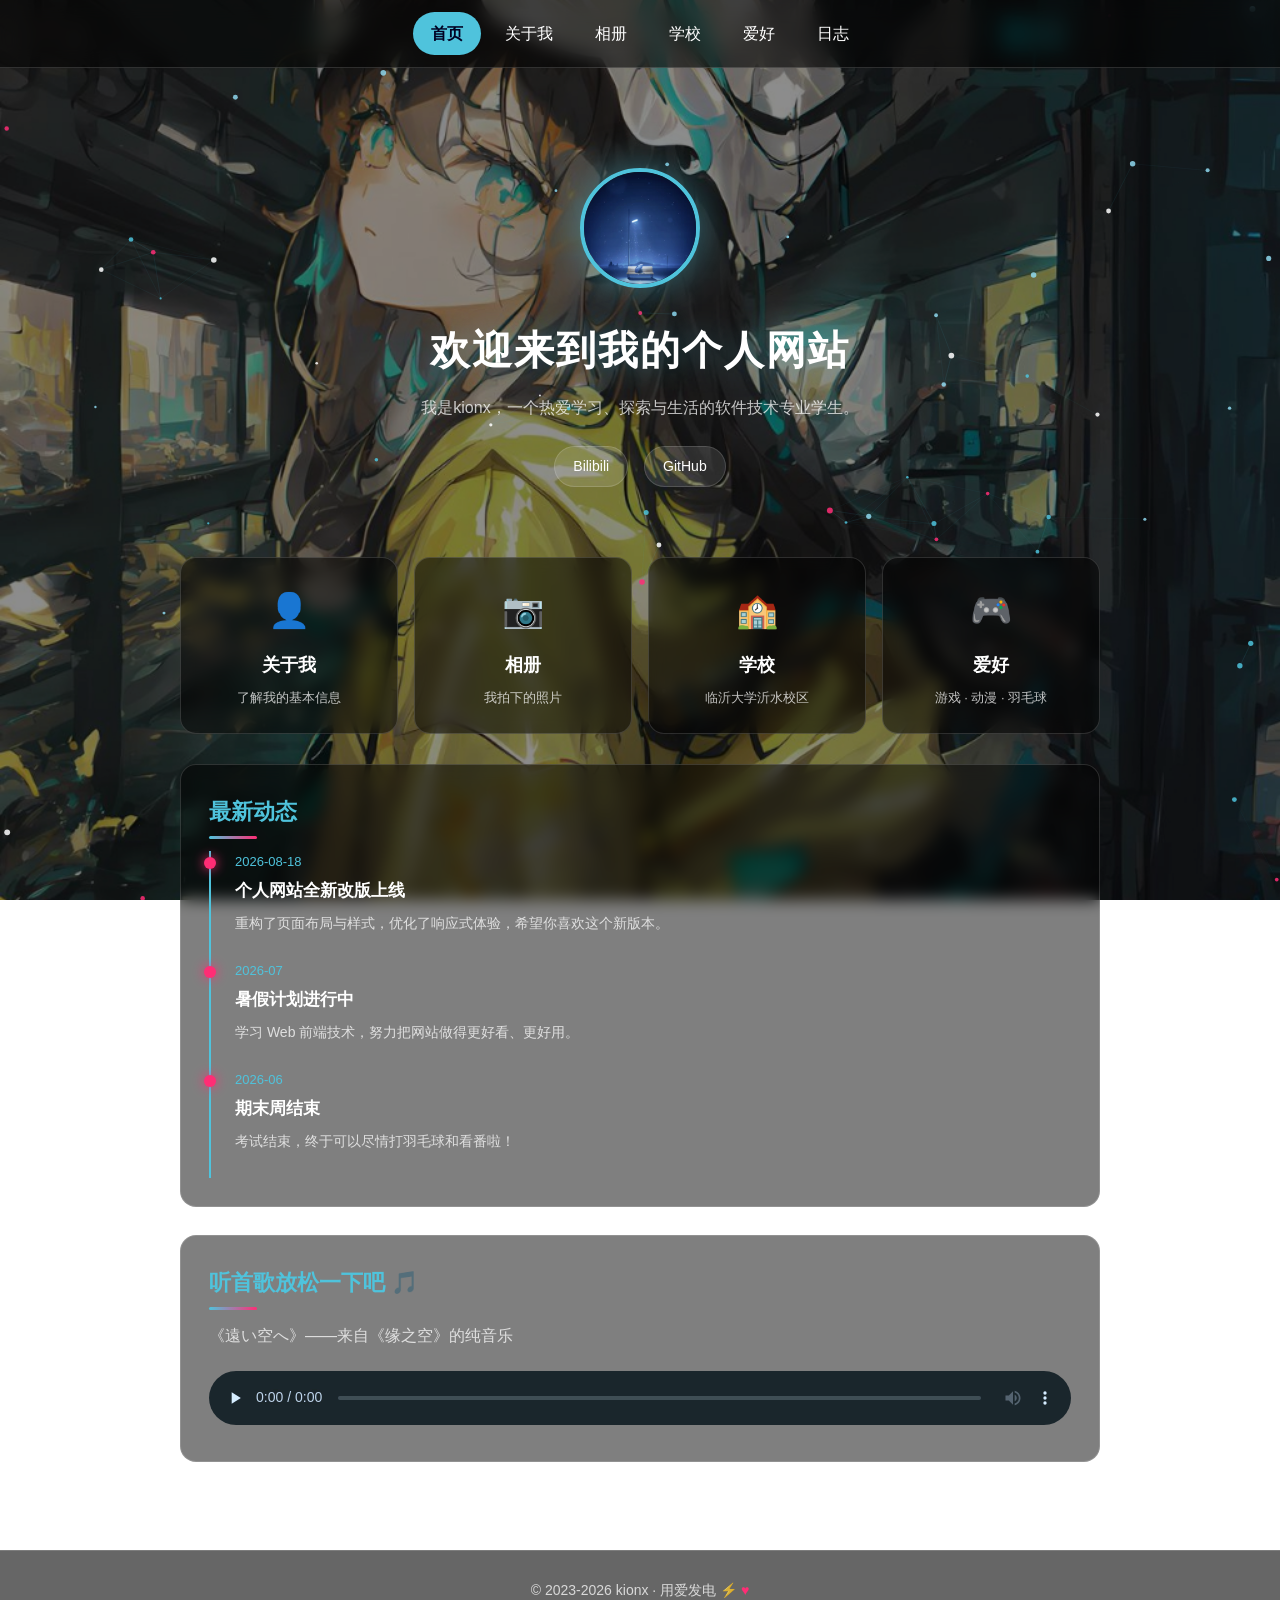
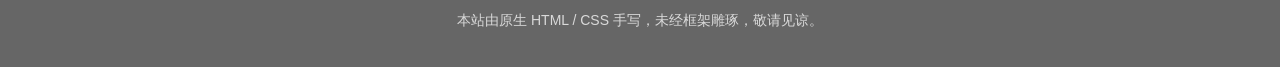
==== index.html @ b1119bf7 "Add files via upload" ====
<!DOCTYPE html>
<html lang="zh-CN">
<head>
    <meta charset="UTF-8">
    <meta name="viewport" content="width=device-width, initial-scale=1.0">
    <title>kionx的个人网站</title>
    <link href="1.css" rel="stylesheet" type="text/css">
</head>
<body>
    <div class="bg"></div>

    <canvas id="particles"></canvas>

    <header>
        <nav>
            <ul>
                <li><a href="./index.html" class="active">首页</a></li>
                <li><a href="./about.html">关于我</a></li>
                <li><a href="./myAlbum.html">相册</a></li>
                <li><a href="./myIdol.html">学校</a></li>
                <li><a href="./myMusic.html">爱好</a></li>
                <li><a href="./myLog.html">日志</a></li>
            </ul>
        </nav>
    </header>

    <main>
        <section class="hero">
            <img class="avatar" src="images/gerenjiashao1.avif" alt="我的头像">
            <h1>欢迎来到我的个人网站</h1>
            <p class="subtitle">我是kionx，一个热爱学习、探索与生活的软件技术专业学生。</p>
            <div class="social-links">
                <a href="#" title="Bilibili">Bilibili</a>
                <a href="#" title="GitHub">GitHub</a>
            </div>
        </section>

        <section class="quick-grid">
            <a class="quick-card" href="./about.html">
                <div class="icon">👤</div>
                <div class="name">关于我</div>
                <div class="desc">了解我的基本信息</div>
            </a>
            <a class="quick-card" href="./myAlbum.html">
                <div class="icon">📷</div>
                <div class="name">相册</div>
                <div class="desc">我拍下的照片</div>
            </a>
            <a class="quick-card" href="./myIdol.html">
                <div class="icon">🏫</div>
                <div class="name">学校</div>
                <div class="desc">临沂大学沂水校区</div>
            </a>
            <a class="quick-card" href="./myMusic.html">
                <div class="icon">🎮</div>
                <div class="name">爱好</div>
                <div class="desc">游戏 · 动漫 · 羽毛球</div>
            </a>
        </section>

        <section class="card">
            <h2>最新动态</h2>
            <ul class="timeline">
                <li>
                    <div class="date">2026-08-18</div>
                    <div class="title">个人网站全新改版上线</div>
                    <div class="content">重构了页面布局与样式，优化了响应式体验，希望你喜欢这个新版本。</div>
                </li>
                <li>
                    <div class="date">2026-07</div>
                    <div class="title">暑假计划进行中</div>
                    <div class="content">学习 Web 前端技术，努力把网站做得更好看、更好用。</div>
                </li>
                <li>
                    <div class="date">2026-06</div>
                    <div class="title">期末周结束</div>
                    <div class="content">考试结束，终于可以尽情打羽毛球和看番啦！</div>
                </li>
            </ul>
        </section>

        <section class="card music-card">
            <h2>听首歌放松一下吧 🎵</h2>
            <p>《遠い空へ》——来自《缘之空》的纯音乐</p>
            <audio controls preload="none">
                <source src="音频/【缘の空】遠い空へ-纯音乐 - 1.「ヨスガノソラ」 - 遠い空へ(Av540169084,P1).mp3" type="audio/mpeg">
                你的浏览器不支持播放音频！
            </audio>
        </section>
    </main>

    <footer>
        <p>© 2023-2026 kionx · 用爱发电 ⚡ <span class="heart">♥</span></p>
        <p>本站由原生 HTML / CSS 手写，未经框架雕琢，敬请见谅。</p>
    </footer>

    <button id="backTop" title="回到顶部">↑</button>

    <script src="particles.js"></script>
    <script>
        var btn = document.getElementById("backTop");
        window.addEventListener("scroll", function () {
            if (window.scrollY > 400) {
                btn.classList.add("show");
            } else {
                btn.classList.remove("show");
            }
        });
        btn.addEventListener("click", function () {
            window.scrollTo({ top: 0, behavior: "smooth" });
        });
    </script>
</body>
</html>
---- 1.css ----
:root {
  --primary: #4fc3dc;
  --accent: #ff2d75;
  --text: #fff;
  --text-dim: rgba(255, 255, 255, 0.75);
  --glass: rgba(0, 0, 0, 0.5);
  --glass-strong: rgba(0, 0, 0, 0.65);
  --border: rgba(255, 255, 255, 0.15);
  --radius: 16px;
}

* {
  margin: 0;
  padding: 0;
  box-sizing: border-box;
  cursor: url("images/cursor.png"), auto;
}

html {
  scroll-behavior: smooth;
}

body {
  min-height: 100vh;
  font-family: "Microsoft YaHei", "PingFang SC", "Hiragino Sans GB", "Segoe UI", Arial, sans-serif;
  color: var(--text);
  line-height: 1.7;
  animation: fadeIn ease 0.8s;
}

@keyframes fadeIn {
  from { opacity: 0; }
  to   { opacity: 1; }
}

/* ---------- 背景 & 粒子网络 ---------- */
.bg {
  position: fixed;
  inset: 0;
  z-index: -2;
  background-image: url("images/2.jpg");
  background-repeat: no-repeat;
  background-size: cover;
  background-position: center;
  background-attachment: fixed;
}

.bg::after {
  content: "";
  position: absolute;
  inset: 0;
  background: rgba(0, 0, 0, 0.45);
}

#particles {
  position: fixed;
  inset: 0;
  z-index: -1;
  display: block;
  pointer-events: none;
}

/* ---------- 导航栏 ---------- */
header {
  position: sticky;
  top: 0;
  z-index: 100;
  background: rgba(0, 0, 0, 0.55);
  backdrop-filter: blur(10px);
  -webkit-backdrop-filter: blur(10px);
  border-bottom: 1px solid var(--border);
}

nav ul {
  list-style: none;
  display: flex;
  justify-content: center;
  flex-wrap: wrap;
  gap: 6px;
  padding: 12px 16px;
  max-width: 1100px;
  margin: 0 auto;
}

nav ul li a {
  display: inline-block;
  text-decoration: none;
  color: var(--text);
  padding: 8px 18px;
  border-radius: 24px;
  transition: background 0.3s ease, color 0.3s ease, transform 0.2s ease;
}

nav ul li a:hover {
  background: rgba(255, 255, 255, 0.15);
  color: var(--primary);
  transform: translateY(-2px);
}

nav ul li a.active {
  background: var(--primary);
  color: #002;
  font-weight: 700;
}

/* ---------- 通用布局 ---------- */
main {
  max-width: 960px;
  margin: 0 auto;
  padding: 40px 20px 60px;
}

.card {
  background: var(--glass);
  backdrop-filter: blur(8px);
  -webkit-backdrop-filter: blur(8px);
  border: 1px solid var(--border);
  border-radius: var(--radius);
  padding: 28px;
  margin-bottom: 28px;
}

.card h1 {
  font-size: 28px;
  margin-bottom: 14px;
}

.card h2 {
  font-size: 22px;
  margin-bottom: 12px;
  color: var(--primary);
}

.card h2::after {
  content: "";
  display: block;
  width: 48px;
  height: 3px;
  margin-top: 6px;
  border-radius: 2px;
  background: linear-gradient(90deg, var(--primary), var(--accent));
}

.card p {
  color: var(--text-dim);
  margin-bottom: 10px;
}

hr {
  border: none;
  border-top: 1px solid var(--border);
  margin: 20px 0;
}

/* ---------- 首页 Hero ---------- */
.hero {
  text-align: center;
  padding: 60px 24px 40px;
}

.hero .avatar {
  width: 120px;
  height: 120px;
  border-radius: 50%;
  object-fit: cover;
  border: 4px solid var(--primary);
  box-shadow: 0 0 40px rgba(79, 195, 220, 0.5);
  margin-bottom: 20px;
  animation: float 3.5s ease-in-out infinite;
}

@keyframes float {
  0%, 100% { transform: translateY(0); }
  50%      { transform: translateY(-8px); }
}

.hero h1 {
  font-size: 40px;
  letter-spacing: 2px;
  margin-bottom: 10px;
  text-shadow: 0 0 30px rgba(79, 195, 220, 0.4);
}

.hero .subtitle {
  color: var(--text-dim);
  font-size: 16px;
  margin-bottom: 24px;
}

.social-links {
  display: flex;
  justify-content: center;
  gap: 16px;
  margin-top: 10px;
}

.social-links a {
  display: inline-flex;
  align-items: center;
  gap: 6px;
  text-decoration: none;
  color: var(--text);
  background: rgba(255, 255, 255, 0.12);
  border: 1px solid var(--border);
  border-radius: 24px;
  padding: 8px 18px;
  font-size: 14px;
  transition: background 0.3s ease, color 0.3s ease, transform 0.2s ease;
}

.social-links a:hover {
  background: var(--primary);
  color: #002;
  transform: translateY(-3px);
}

/* ---------- 快捷入口卡片 ---------- */
.quick-grid {
  display: grid;
  grid-template-columns: repeat(4, 1fr);
  gap: 16px;
  margin: 30px 0;
}

.quick-card {
  display: block;
  text-decoration: none;
  color: var(--text);
  background: var(--glass);
  backdrop-filter: blur(8px);
  -webkit-backdrop-filter: blur(8px);
  border: 1px solid var(--border);
  border-radius: var(--radius);
  padding: 24px 16px;
  text-align: center;
  transition: transform 0.3s ease, box-shadow 0.3s ease, border-color 0.3s ease;
}

.quick-card:hover {
  transform: translateY(-6px);
  border-color: var(--primary);
  box-shadow: 0 10px 30px rgba(79, 195, 220, 0.25);
}

.quick-card .icon {
  font-size: 34px;
  margin-bottom: 10px;
}

.quick-card .name {
  font-size: 18px;
  font-weight: 700;
  margin-bottom: 6px;
}

.quick-card .desc {
  font-size: 13px;
  color: var(--text-dim);
}

/* ---------- 动态 / 时间线 ---------- */
.timeline {
  list-style: none;
  padding: 0;
}

.timeline li {
  position: relative;
  padding: 0 0 24px 24px;
  border-left: 2px solid var(--primary);
}

.timeline li::before {
  content: "";
  position: absolute;
  left: -7px;
  top: 6px;
  width: 12px;
  height: 12px;
  border-radius: 50%;
  background: var(--accent);
  box-shadow: 0 0 12px var(--accent);
}

.timeline .date {
  font-size: 13px;
  color: var(--primary);
  margin-bottom: 4px;
}

.timeline .title {
  font-size: 17px;
  font-weight: 700;
  margin-bottom: 6px;
}

.timeline .content {
  font-size: 14px;
  color: var(--text-dim);
}

/* ---------- 相册 ---------- */
.photos-main {
  display: flex;
  gap: 15px;
  margin-bottom: 20px;
}

.photo {
  flex: 1;
  overflow: hidden;
  transition: flex 0.5s ease;
  box-shadow: 8px 8px 15px rgba(0, 0, 0, 0.5);
  border-radius: 20px;
  border: 6px solid #fff;
  background: #fff;
  min-width: 0;
}

.photo img {
  width: 200%;
  height: 100%;
  object-fit: cover;
  transition: width 0.5s ease, transform 0.5s ease;
  display: block;
}

.photo:hover {
  flex-basis: 30%;
}

.photo:hover img {
  width: 100%;
}

/* ---------- 学校页 ---------- */
.school-info {
  background: var(--glass-strong);
  backdrop-filter: blur(8px);
  -webkit-backdrop-filter: blur(8px);
  border: 1px solid var(--border);
  border-radius: var(--radius);
  padding: 28px;
  margin-bottom: 30px;
}

.school-info h1 {
  margin-bottom: 14px;
}

.school-info p {
  color: var(--text-dim);
  text-indent: 2em;
}

/* ---------- 学校页 · 横滑画廊 ---------- */
.gallery {
  display: flex;
  gap: 22px;
  overflow-x: auto;
  scroll-snap-type: x mandatory;
  padding: 12px 4px 30px;
  scrollbar-width: none;
  cursor: grab;
}

.gallery::-webkit-scrollbar {
  display: none;
}

.gallery:active {
  cursor: grabbing;
}

.gallery-slide {
  position: relative;
  flex: 0 0 62%;
  scroll-snap-align: center;
  aspect-ratio: 4 / 3;
  border-radius: 20px;
  overflow: hidden;
  border: 4px solid rgba(255, 255, 255, 0.85);
  box-shadow: 0 18px 40px rgba(0, 0, 0, 0.55);
  cursor: pointer;
  transition: transform 0.4s ease, box-shadow 0.4s ease;
}

.gallery-slide:hover {
  transform: translateY(-6px) scale(1.01);
  box-shadow: 0 24px 50px rgba(79, 195, 220, 0.3);
}

.gallery-slide img {
  width: 100%;
  height: 100%;
  object-fit: cover;
  transition: transform 0.7s ease;
}

.gallery-slide:hover img {
  transform: scale(1.08);
}

.gallery-slide::after {
  content: "";
  position: absolute;
  inset: 0;
  background: linear-gradient(to top, rgba(0, 0, 0, 0.55), transparent 45%);
  pointer-events: none;
}

.gallery-slide .caption {
  position: absolute;
  left: 18px;
  right: 18px;
  bottom: 16px;
  z-index: 1;
  color: #fff;
  font-size: 15px;
  letter-spacing: 1px;
  text-shadow: 0 2px 10px rgba(0, 0, 0, 0.8);
  opacity: 0;
  transform: translateY(8px);
  transition: opacity 0.4s ease, transform 0.4s ease;
}

.gallery-slide:hover .caption {
  opacity: 1;
  transform: translateY(0);
}

.gallery-nav {
  display: flex;
  justify-content: center;
  gap: 14px;
  margin-top: 6px;
}

.gallery-arrow {
  width: 44px;
  height: 44px;
  border-radius: 50%;
  border: 1px solid var(--border);
  background: rgba(255, 255, 255, 0.1);
  color: var(--text);
  font-size: 18px;
  cursor: pointer;
  transition: background 0.3s ease, color 0.3s ease, transform 0.2s ease;
}

.gallery-arrow:hover {
  background: var(--primary);
  color: #002;
  transform: translateY(-2px);
}

/* ---------- 图片放大灯箱 ---------- */
.lightbox {
  position: fixed;
  inset: 0;
  z-index: 300;
  display: none;
  align-items: center;
  justify-content: center;
  background: rgba(0, 0, 0, 0.92);
  backdrop-filter: blur(6px);
  -webkit-backdrop-filter: blur(6px);
}

.lightbox.open {
  display: flex;
  animation: fadeIn ease 0.3s;
}

.lightbox img {
  max-width: 92vw;
  max-height: 88vh;
  border-radius: 12px;
  box-shadow: 0 20px 60px rgba(0, 0, 0, 0.8);
  animation: zoomIn ease 0.3s;
}

@keyframes zoomIn {
  from { transform: scale(0.92); opacity: 0; }
  to   { transform: scale(1); opacity: 1; }
}

.lightbox .close {
  position: absolute;
  top: 22px;
  right: 30px;
  width: 46px;
  height: 46px;
  border: none;
  border-radius: 50%;
  background: rgba(255, 255, 255, 0.12);
  color: #fff;
  font-size: 24px;
  cursor: pointer;
  transition: background 0.3s ease;
}

.lightbox .close:hover {
  background: var(--accent);
}

/* ---------- 爱好页 ---------- */
.hobby-item {
  text-align: left;
  margin-bottom: 30px;
}

.hobby-item h3 {
  font-size: 20px;
  margin-bottom: 14px;
  color: var(--text);
}

.hobby-item h3::before {
  content: "▸ ";
  color: var(--accent);
}

.hobby-item img {
  width: 100%;
  max-width: 70%;
  display: block;
  margin: 0 auto;
  border-radius: 20px;
  border: 6px solid #fff;
  box-shadow: 8px 8px 15px rgba(0, 0, 0, 0.5);
  opacity: 0.35;
  transition: opacity 1s ease, transform 0.5s ease;
}

.hobby-item img:hover {
  opacity: 1;
  transform: scale(1.02);
}

/* ---------- 关于页 ---------- */
.info-table {
  width: 100%;
  border-collapse: collapse;
}

.info-table td {
  padding: 10px 14px;
  border-bottom: 1px dashed var(--border);
  font-size: 15px;
}

.info-table td:first-child {
  width: 100px;
  color: var(--primary);
  font-weight: 700;
  white-space: nowrap;
}

/* ---------- 音乐播放器 ---------- */
.music-card audio {
  width: 100%;
  margin-top: 12px;
  filter: invert(90%) sepia(10%) saturate(500%) hue-rotate(170deg);
}

.music-tips {
  font-size: 14px;
  color: var(--text-dim);
  margin-top: 8px;
}

/* ---------- 页脚 ---------- */
footer {
  background: rgba(0, 0, 0, 0.6);
  backdrop-filter: blur(8px);
  -webkit-backdrop-filter: blur(8px);
  border-top: 1px solid var(--border);
  padding: 28px 20px;
  text-align: center;
  color: var(--text-dim);
  font-size: 14px;
}

footer p {
  margin-bottom: 6px;
}

footer .heart {
  color: var(--accent);
}

footer a {
  color: var(--primary);
  text-decoration: none;
}

footer a:hover {
  text-decoration: underline;
}

/* ---------- 回到顶部 ---------- */
#backTop {
  position: fixed;
  right: 24px;
  bottom: 24px;
  z-index: 99;
  width: 46px;
  height: 46px;
  border: none;
  border-radius: 50%;
  background: rgba(0, 0, 0, 0.6);
  color: var(--text);
  font-size: 20px;
  cursor: pointer;
  opacity: 0;
  visibility: hidden;
  transition: opacity 0.3s ease, visibility 0.3s ease, background 0.3s ease;
}

#backTop.show {
  opacity: 1;
  visibility: visible;
}

#backTop:hover {
  background: var(--primary);
  color: #002;
}

/* ---------- 响应式 ---------- */
@media (max-width: 768px) {
  .quick-grid {
    grid-template-columns: repeat(2, 1fr);
  }

  .photos-main {
    flex-direction: column;
  }

  .gallery-slide {
    flex-basis: 88%;
  }

  .photo img {
    width: 100%;
    height: 240px;
  }

  .photo:hover {
    flex-basis: auto;
  }

  .hero h1 {
    font-size: 30px;
  }

  nav ul li a {
    padding: 6px 12px;
    font-size: 14px;
  }
}

@media (max-width: 480px) {
  .quick-grid {
    grid-template-columns: 1fr;
  }
}
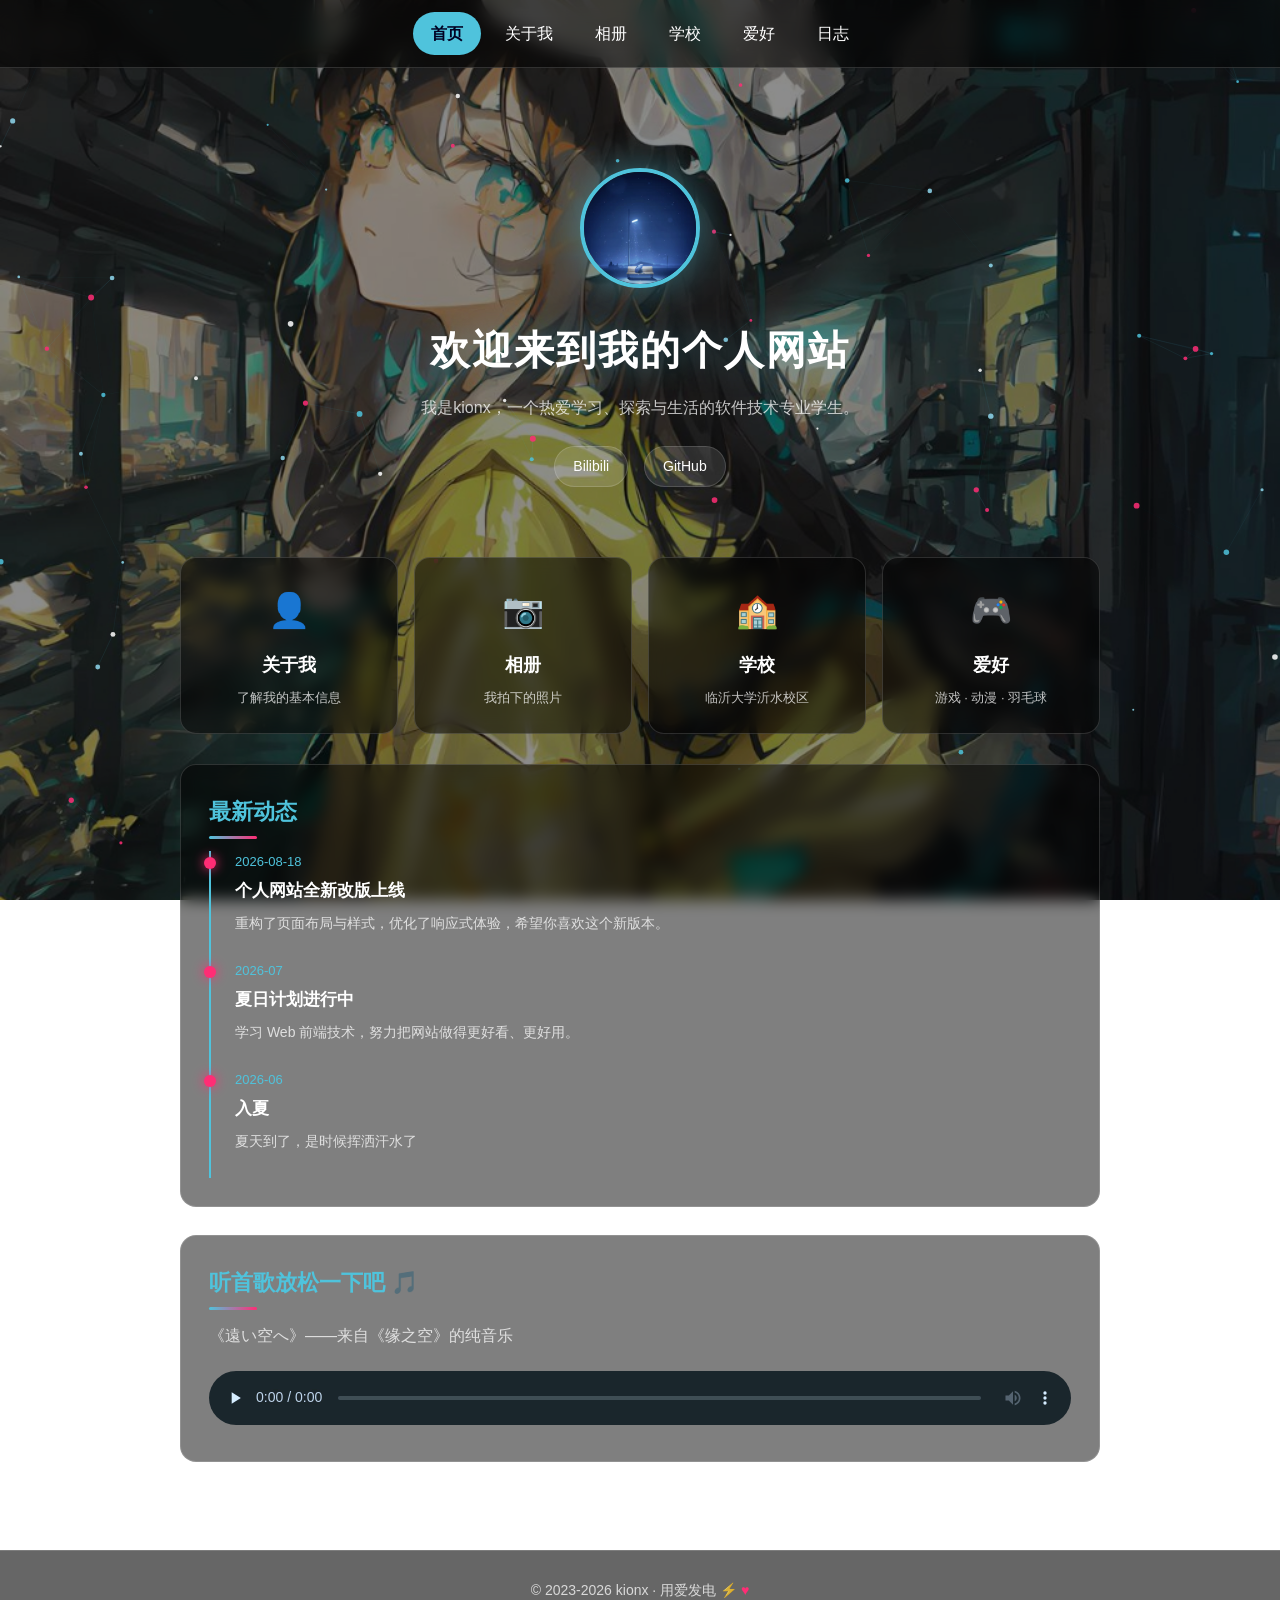
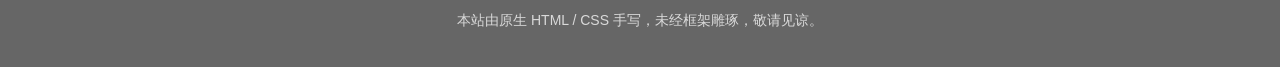
==== commit b4bc6388: "change1" ====
--- a/index.html
+++ b/index.html
@@ -68,13 +68,13 @@
                 </li>
                 <li>
                     <div class="date">2026-07</div>
-                    <div class="title">暑假计划进行中</div>
+                    <div class="title">夏日计划进行中</div>
                     <div class="content">学习 Web 前端技术，努力把网站做得更好看、更好用。</div>
                 </li>
                 <li>
                     <div class="date">2026-06</div>
-                    <div class="title">期末周结束</div>
-                    <div class="content">考试结束，终于可以尽情打羽毛球和看番啦！</div>
+                    <div class="title">入夏</div>
+                    <div class="content">夏天到了，是时候挥洒汗水了</div>
                 </li>
             </ul>
         </section>
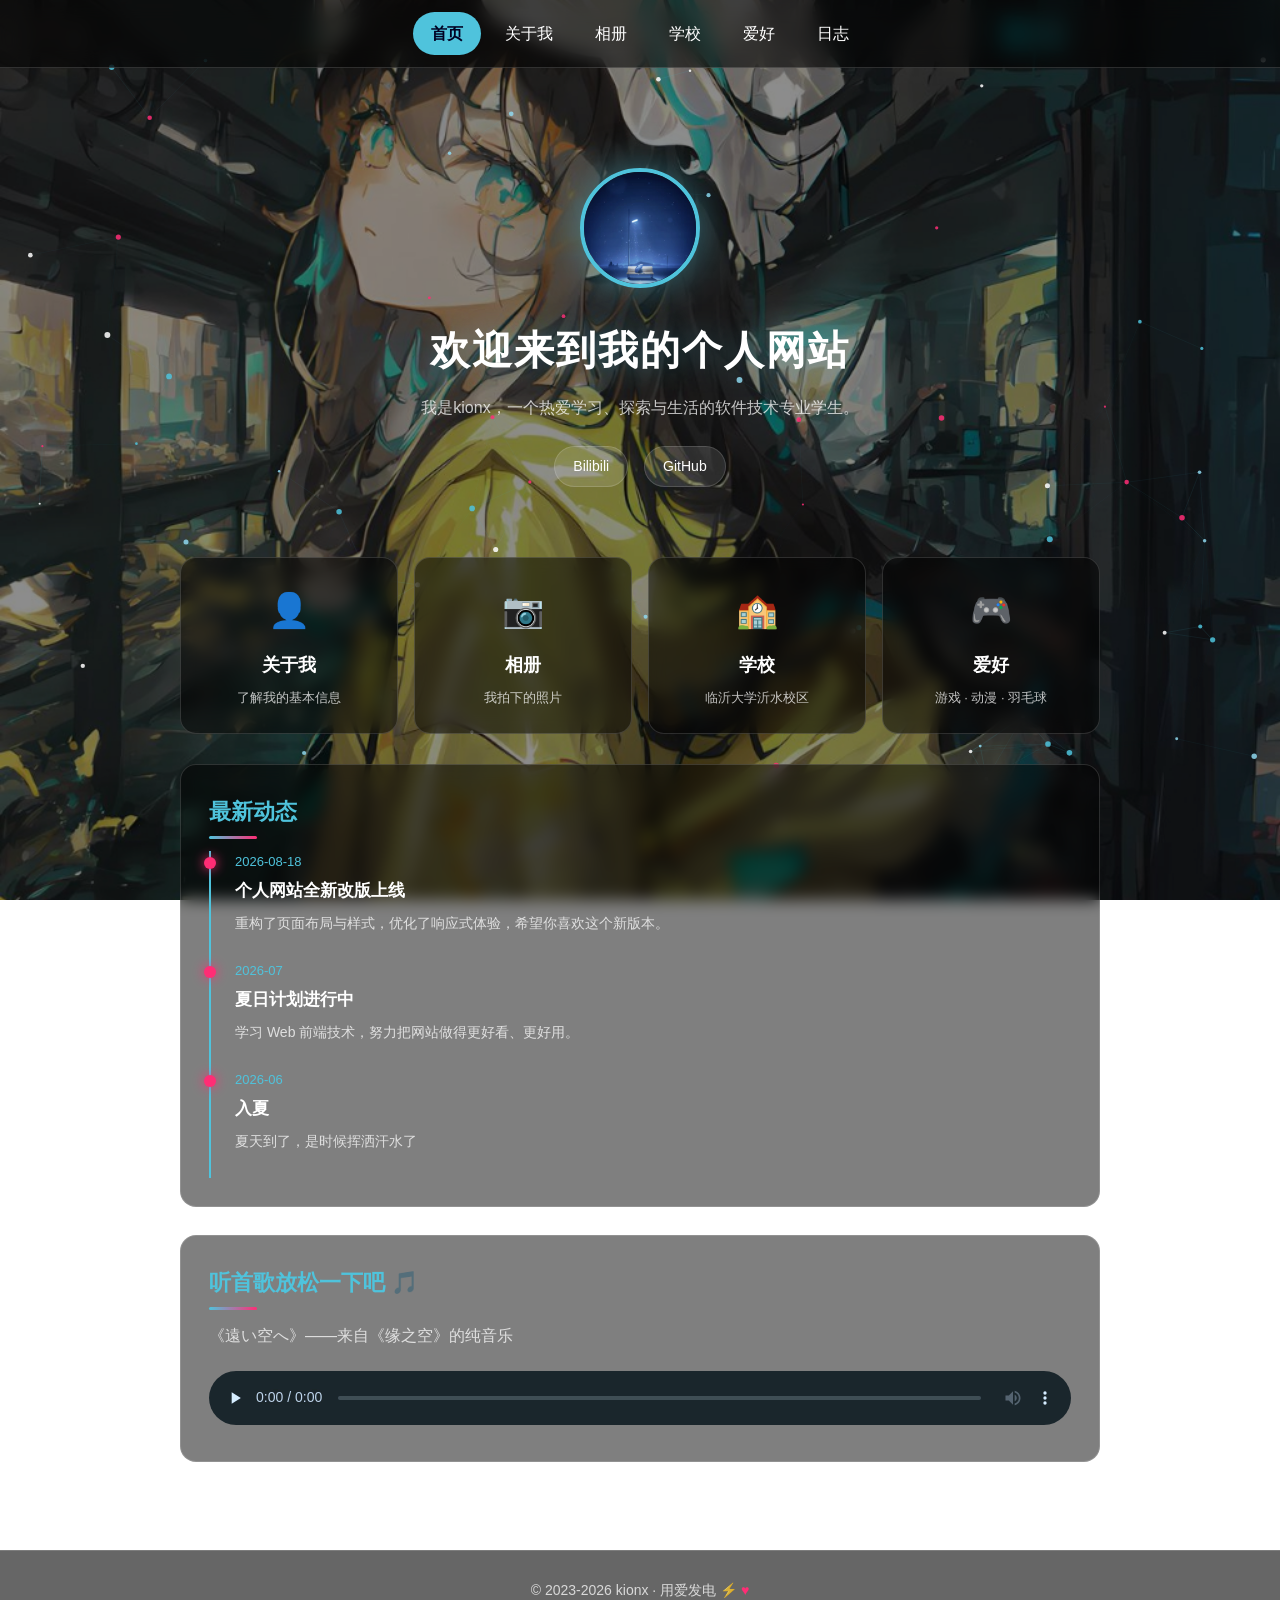
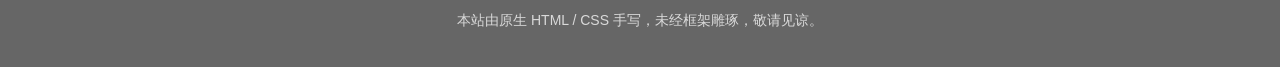
==== commit 23277e1f: "change2" ====
--- a/index.html
+++ b/index.html
@@ -31,7 +31,7 @@
             <p class="subtitle">我是kionx，一个热爱学习、探索与生活的软件技术专业学生。</p>
             <div class="social-links">
                 <a href="#" title="Bilibili">Bilibili</a>
-                <a href="#" title="GitHub">GitHub</a>
+                <a href="https://github.com/2104672305" title="GitHub">GitHub</a>
             </div>
         </section>
 
